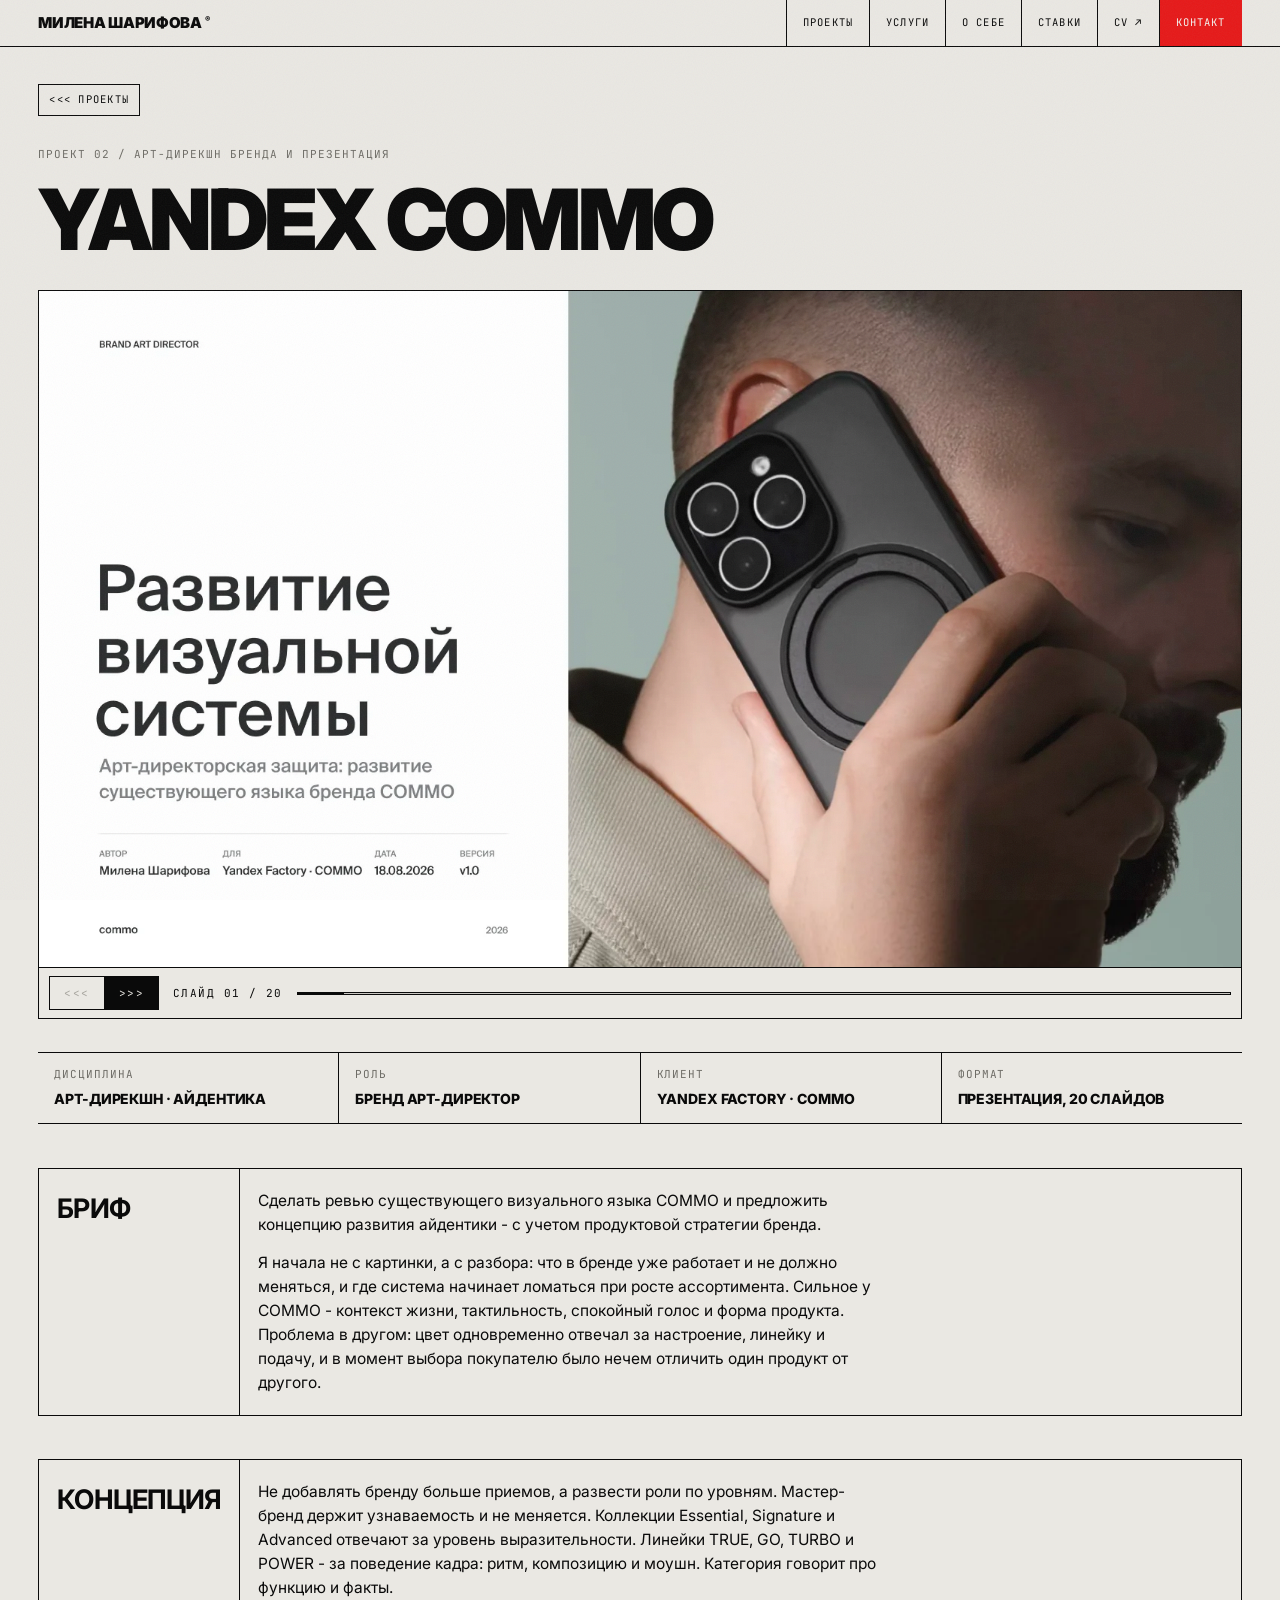
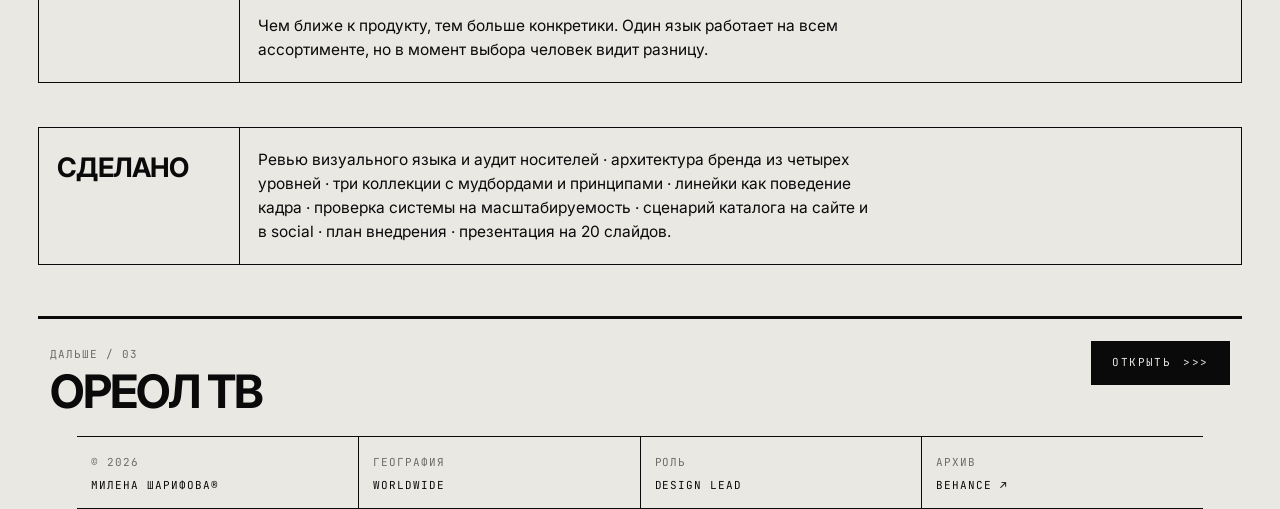
==== commo.html @ a02a0527 "Add files via upload" ====
<!doctype html>
<html lang="ru">
<head>
<meta charset="utf-8">
<meta name="viewport" content="width=device-width, initial-scale=1">
<title>Yandex COMMO - арт-дирекшн бренда и концепция развития айдентики | Милена Шарифова</title>
<meta name="description" content="Ревью визуального языка бренда COMMO (Yandex Factory) и концепция развития айдентики под новую продуктовую стратегию: четыре уровня системы, три коллекции, линейки как поведение.">
<meta name="author" content="Милена Шарифова">
<meta name="theme-color" content="#EAE8E3">
<link rel="canonical" href="https://sharifovamilena.github.io/commo.html">

<meta property="og:type" content="article">
<meta property="og:url" content="https://sharifovamilena.github.io/commo.html">
<meta property="og:title" content="Yandex COMMO - арт-дирекшн бренда и концепция развития айдентики | Милена Шарифова">
<meta property="og:description" content="Ревью визуального языка бренда COMMO (Yandex Factory) и концепция развития айдентики под новую продуктовую стратегию: четыре уровня системы, три коллекции, линейки как поведение.">
<meta property="og:locale" content="ru_RU">
<meta property="og:image" content="https://sharifovamilena.github.io/images/commo-cover.webp">
<meta property="og:image:width" content="1800">
<meta property="og:image:height" content="1012">

<meta name="twitter:card" content="summary_large_image">
<meta name="twitter:title" content="Yandex COMMO - арт-дирекшн бренда и концепция развития айдентики | Милена Шарифова">
<meta name="twitter:description" content="Ревью визуального языка бренда COMMO (Yandex Factory) и концепция развития айдентики под новую продуктовую стратегию: четыре уровня системы, три коллекции, линейки как поведение.">
<meta name="twitter:image" content="https://sharifovamilena.github.io/images/commo-cover.webp">

<link rel="icon" href="favicon.svg" type="image/svg+xml">
<link rel="preconnect" href="https://fonts.googleapis.com">
<link rel="preconnect" href="https://fonts.gstatic.com" crossorigin>
<link rel="stylesheet" href="https://fonts.googleapis.com/css2?family=Inter:wght@400;600;800;900&family=JetBrains+Mono:wght@400;500;700&display=swap">
<link rel="stylesheet" href="styles.css">

<style>
/* ---------- DECK: горизонтальная листалка слайдов презентации ---------- */
.deck { padding: 0; margin-block: clamp(4px, 1vw, 10px) clamp(20px, 2.6vw, 36px); border: 1px solid var(--ink); background: var(--ink); }
.deck-frame { position: relative; }
.deck-track {
  display: flex;
  overflow-x: auto;
  scroll-snap-type: x mandatory;
  scroll-behavior: smooth;
  overscroll-behavior-x: contain;
  -webkit-overflow-scrolling: touch;
  scrollbar-width: none;
  background: var(--paper-2);
}
.deck-track::-webkit-scrollbar { display: none; }
.deck-track:focus-visible { outline: 2px solid var(--red); outline-offset: -2px; }
.deck-slide { flex: 0 0 100%; margin: 0; scroll-snap-align: start; aspect-ratio: 16 / 9; }
.deck-slide img { display: block; width: 100%; height: 100%; object-fit: contain; background: var(--paper-2); }

.deck-bar {
  display: grid;
  grid-template-columns: auto auto minmax(0, 1fr);
  align-items: center;
  gap: 14px;
  padding: 8px 10px;
  background: var(--paper);
  border-top: 1px solid var(--ink);
}
.deck-nav { display: flex; gap: 1px; background: var(--ink); border: 1px solid var(--ink); }
.deck-btn {
  appearance: none;
  border: 0;
  cursor: pointer;
  background: var(--ink);
  color: var(--paper);
  font-family: var(--mono);
  font-size: 11px;
  letter-spacing: 0.13em;
  padding: 9px 14px;
  transition: background 90ms linear, color 90ms linear;
}
.deck-btn:hover:not(:disabled) { background: var(--red); color: var(--paper-2); }
.deck-btn:disabled { background: var(--paper); color: var(--grey-2); cursor: default; }
.deck-count { font-size: 11px; letter-spacing: 0.13em; white-space: nowrap; }
.deck-progress { height: 3px; background: #C9C7C1; border: 1px solid var(--ink); }
.deck-progress span { display: block; height: 100%; background: var(--ink); transition: width 140ms linear; }

@media (max-width: 560px) {
  .deck-bar { grid-template-columns: auto minmax(0, 1fr); row-gap: 10px; }
  .deck-progress { grid-column: 1 / -1; }
}
@media (pointer: coarse) { .deck-btn { min-height: 44px; } }
@media (prefers-reduced-motion: reduce) {
  .deck-track { scroll-behavior: auto; }
  .deck-progress span { transition: none; }
}
</style>

<script type="application/ld+json">
{
  "@context": "https://schema.org",
  "@type": "CreativeWork",
  "name": "Yandex COMMO - арт-дирекшн бренда и концепция развития айдентики",
  "url": "https://sharifovamilena.github.io/commo.html",
  "creator": {
    "@type": "Person",
    "name": "Милена Шарифова",
    "url": "https://sharifovamilena.github.io/"
  },
  "image": "https://sharifovamilena.github.io/images/commo-cover.webp",
  "description": "Ревью визуального языка бренда COMMO (Yandex Factory) и концепция развития айдентики под новую продуктовую стратегию: четыре уровня системы, три коллекции, линейки как поведение.",
  "inLanguage": "ru"
}
</script>
</head>
<body>
<div class="noise" aria-hidden="true"></div>

<a class="skip" href="#main">Перейти к содержанию</a>

<!-- ============================ TOPBAR ============================ -->
<header class="topbar">
  <div class="topbar-in">
    <a class="mark" href="index.html">Милена Шарифова<sup>®</sup></a>
    <nav class="navset" aria-label="Разделы">
      <a href="index.html#work">Проекты</a>
      <a href="index.html#disciplines">Услуги</a>
      <a href="index.html#about">О себе</a>
      <a href="index.html#services">Ставки</a>
      <a href="https://drive.google.com/file/d/1qAnJxYnNacGAQRD8UT551ex5NV8YN2BC/view?usp=sharing" target="_blank" rel="noopener">CV ↗</a>
      <a class="hot" href="index.html#contact">Контакт</a>
    </nav>
    <button class="burger" id="burger" aria-expanded="false">Меню</button>
  </div>
</header>
<div class="menu" id="menu">
  <a href="index.html#work">Проекты</a>
  <a href="index.html#disciplines">Услуги</a>
  <a href="index.html#about">О себе</a>
  <a href="index.html#services">Ставки</a>
  <a href="https://drive.google.com/file/d/1qAnJxYnNacGAQRD8UT551ex5NV8YN2BC/view?usp=sharing" target="_blank" rel="noopener">CV</a>
  <a href="index.html#contact">Контакт</a>
</div>

<main id="main">

  <article class="rail case-top">
    <a class="back" href="index.html">&lt;&lt;&lt; Проекты</a>

    <div class="case-title">
      <span class="mono dim">Проект 02 / Арт-дирекшн бренда и презентация</span>
      <h1 class="macro t-xl" style="margin-top: 12px;">Yandex COMMO<span class="vh"> - ревью стиля и концепция развития айдентики</span></h1>
    </div>

    <section class="deck" aria-roledescription="карусель" aria-label="Презентация COMMO, 20 слайдов">
      <div class="deck-frame">
        <div class="deck-track" id="deckTrack" tabindex="0" aria-label="Слайды презентации, листайте стрелками">
        <figure class="deck-slide">
          <img src="images/commo-s01.webp" width="1600" height="900" alt="Слайд 01 из 20. Титульный слайд презентации: развитие визуальной системы бренда COMMO" fetchpriority="high">
        </figure>
        <figure class="deck-slide">
          <img src="images/commo-s02.webp" width="1600" height="900" alt="Слайд 02 из 20. Содержание защиты: разбор, конфликт, решение и носители" decoding="async">
        </figure>
        <figure class="deck-slide">
          <img src="images/commo-s03.webp" width="1600" height="900" alt="Слайд 03 из 20. ДНК бренда COMMO: эстетика, человечность, точность, практичность" loading="lazy" decoding="async">
        </figure>
        <figure class="deck-slide">
          <img src="images/commo-s04.webp" width="1600" height="900" alt="Слайд 04 из 20. Ревью: четыре элемента визуального языка, которые уже работают" loading="lazy" decoding="async">
        </figure>
        <figure class="deck-slide">
          <img src="images/commo-s05.webp" width="1600" height="900" alt="Слайд 05 из 20. Аудит носителей: что остается базой, что можно менять, что считывается слабее" loading="lazy" decoding="async">
        </figure>
        <figure class="deck-slide">
          <img src="images/commo-s06.webp" width="1600" height="900" alt="Слайд 06 из 20. Продуктовая стратегия: четыре читаемых уровня портфеля" loading="lazy" decoding="async">
        </figure>
        <figure class="deck-slide">
          <img src="images/commo-s07.webp" width="1600" height="900" alt="Слайд 07 из 20. Главный конфликт: одного цвета для новой матрицы уже не хватит" loading="lazy" decoding="async">
        </figure>
        <figure class="deck-slide">
          <img src="images/commo-s08.webp" width="1600" height="900" alt="Слайд 08 из 20. Архитектура бренда: не добавлять приемов, а разделить роли по уровням" loading="lazy" decoding="async">
        </figure>
        <figure class="deck-slide">
          <img src="images/commo-s09.webp" width="1600" height="900" alt="Слайд 09 из 20. Концепция развития: один язык для разных продуктов" loading="lazy" decoding="async">
        </figure>
        <figure class="deck-slide">
          <img src="images/commo-s10.webp" width="1600" height="900" alt="Слайд 10 из 20. Принцип системы: чем ближе к продукту, тем больше конкретики" loading="lazy" decoding="async">
        </figure>
        <figure class="deck-slide">
          <img src="images/commo-s11.webp" width="1600" height="900" alt="Слайд 11 из 20. Исследование: референсы как принципы для трех коллекций" loading="lazy" decoding="async">
        </figure>
        <figure class="deck-slide">
          <img src="images/commo-s12.webp" width="1600" height="900" alt="Слайд 12 из 20. Мудборд коллекции Essential - ясность" loading="lazy" decoding="async">
        </figure>
        <figure class="deck-slide">
          <img src="images/commo-s13.webp" width="1600" height="900" alt="Слайд 13 из 20. Мудборд коллекции Signature - характер" loading="lazy" decoding="async">
        </figure>
        <figure class="deck-slide">
          <img src="images/commo-s14.webp" width="1600" height="900" alt="Слайд 14 из 20. Мудборд коллекции Advanced - глубина" loading="lazy" decoding="async">
        </figure>
        <figure class="deck-slide">
          <img src="images/commo-s15.webp" width="1600" height="900" alt="Слайд 15 из 20. Линейки TRUE, GO, TURBO и POWER как разное поведение кадра" loading="lazy" decoding="async">
        </figure>
        <figure class="deck-slide">
          <img src="images/commo-s16.webp" width="1600" height="900" alt="Слайд 16 из 20. Будущий сценарий каталога на сайте: двойной вход по товару и по сценарию" loading="lazy" decoding="async">
        </figure>
        <figure class="deck-slide">
          <img src="images/commo-s17.webp" width="1600" height="900" alt="Слайд 17 из 20. Проверка масштабируемости: линия GO в трех уровнях выразительности" loading="lazy" decoding="async">
        </figure>
        <figure class="deck-slide">
          <img src="images/commo-s18.webp" width="1600" height="900" alt="Слайд 18 из 20. Social: собственная контентная среда бренда" loading="lazy" decoding="async">
        </figure>
        <figure class="deck-slide">
          <img src="images/commo-s19.webp" width="1600" height="900" alt="Слайд 19 из 20. План внедрения: сначала проверить в работе, потом превращать в правила" loading="lazy" decoding="async">
        </figure>
        <figure class="deck-slide">
          <img src="images/commo-s20.webp" width="1600" height="900" alt="Слайд 20 из 20. Финальный слайд презентации с контактами автора" loading="lazy" decoding="async">
        </figure>
        </div>
        <span class="plate-corner">FIG. 06</span>
      </div>
      <div class="deck-bar">
        <div class="deck-nav">
          <button type="button" class="deck-btn" id="deckPrev" aria-label="Предыдущий слайд" disabled>&lt;&lt;&lt;</button>
          <button type="button" class="deck-btn" id="deckNext" aria-label="Следующий слайд">&gt;&gt;&gt;</button>
        </div>
        <span class="mono deck-count" id="deckCount" aria-live="polite">Слайд 01 / 20</span>
        <div class="deck-progress" aria-hidden="true"><span id="deckFill" style="width: 5%;"></span></div>
      </div>
    </section>

    <div class="spec" style="margin-top: 0;">
      <div><span class="mono dim">Дисциплина</span><strong>Арт-дирекшн · Айдентика</strong></div>
      <div><span class="mono dim">Роль</span><strong>Бренд арт-директор</strong></div>
      <div><span class="mono dim">Клиент</span><strong>Yandex Factory · COMMO</strong></div>
      <div><span class="mono dim">Формат</span><strong>Презентация, 20 слайдов</strong></div>
    </div>

    <div class="case-split">
      <div><h2>Бриф</h2></div>
      <div>
        <p class="copy">
          Сделать ревью существующего визуального языка COMMO и предложить концепцию
          развития айдентики - с учетом продуктовой стратегии бренда.
        </p>
        <p class="copy">
          Я начала не с картинки, а с разбора: что в бренде уже работает и не должно
          меняться, и где система начинает ломаться при росте ассортимента. Сильное
          у COMMO - контекст жизни, тактильность, спокойный голос и форма продукта.
          Проблема в другом: цвет одновременно отвечал за настроение, линейку и подачу,
          и в момент выбора покупателю было нечем отличить один продукт от другого.
        </p>
      </div>
    </div>

    <div class="case-split">
      <div><h2>Концепция</h2></div>
      <div>
        <p class="copy">
          Не добавлять бренду больше приемов, а развести роли по уровням. Мастер-бренд
          держит узнаваемость и не меняется. Коллекции Essential, Signature и Advanced
          отвечают за уровень выразительности. Линейки TRUE, GO, TURBO и POWER - за
          поведение кадра: ритм, композицию и моушн. Категория говорит про функцию и факты.
        </p>
        <p class="copy">
          Чем ближе к продукту, тем больше конкретики. Один язык работает на всем
          ассортименте, но в момент выбора человек видит разницу.
        </p>
      </div>
    </div>

    <div class="case-split">
      <div><h2>Сделано</h2></div>
      <div><p class="copy">
          Ревью визуального языка и аудит носителей · архитектура бренда из четырех уровней ·
          три коллекции с мудбордами и принципами · линейки как поведение кадра ·
          проверка системы на масштабируемость · сценарий каталога на сайте и в social ·
          план внедрения · презентация на 20 слайдов.
        </p></div>
    </div>

    <div class="nextbar">
      <div>
        <span class="mono dim">Дальше / 03</span>
        <h3>Ореол ТВ</h3>
      </div>
      <a class="cta" href="oreol.html">Открыть <span>&gt;&gt;&gt;</span></a>
    </div>
  <div class="rail">
    <div class="foot-grid">
      <div><span class="mono dim">© 2026</span><br><span class="mono">Милена Шарифова®</span></div>
      <div><span class="mono dim">География</span><br><span class="mono">Worldwide</span></div>
      <div><span class="mono dim">Роль</span><br><span class="mono">Design Lead</span></div>
      <div><span class="mono dim">Архив</span><br><a class="mono" href="https://www.behance.net/MilenaSharee9d" target="_blank" rel="noopener">Behance ↗</a></div>
    </div>
  </div>
</footer>
<script>
(function () {
  var track = document.getElementById("deckTrack");
  if (!track) return;
  var prev = document.getElementById("deckPrev");
  var next = document.getElementById("deckNext");
  var count = document.getElementById("deckCount");
  var fill = document.getElementById("deckFill");
  var total = track.children.length;

  function index() {
    var w = track.clientWidth || 1;
    return Math.min(total - 1, Math.max(0, Math.round(track.scrollLeft / w)));
  }
  function sync() {
    var i = index();
    count.textContent = "Слайд " + String(i + 1).padStart(2, "0") + " / " + total;
    fill.style.width = ((i + 1) / total * 100) + "%";
    prev.disabled = i === 0;
    next.disabled = i === total - 1;
  }
  function go(step) {
    var w = track.clientWidth;
    track.scrollTo({ left: (index() + step) * w, behavior: "smooth" });
  }

  prev.addEventListener("click", function () { go(-1); });
  next.addEventListener("click", function () { go(1); });
  track.addEventListener("keydown", function (ev) {
    if (ev.key === "ArrowRight") { ev.preventDefault(); go(1); }
    if (ev.key === "ArrowLeft") { ev.preventDefault(); go(-1); }
  });

  var t;
  track.addEventListener("scroll", function () {
    clearTimeout(t);
    t = setTimeout(sync, 70);
  }, { passive: true });
  window.addEventListener("resize", sync);
  sync();
})();
</script>
<script src="script.js" defer></script>
</body>
</html>
---- styles.css ----
/* ==========================================================================
   WEINER - INDUSTRIAL BRUTALIST BUILD
   Archetype: SWISS INDUSTRIAL PRINT (light substrate)
   Substrate: unbleached documentation paper. Ink: carbon. Accent: hazard red.
   No radii. No gradients. No soft shadows. Grid lines are structural.
   ========================================================================== */

:root {
  --paper:   #EAE8E3;
  --paper-2: #F4F4F0;
  --ink:     #0A0A0A;
  --ink-2:   #161614;
  --grey:    #6E6C66;
  --grey-2:  #A6A49D;
  --red:     #E61919;

  /* Archivo has no Cyrillic - Inter carries the same neutral grotesque voice */
  --sans: "Inter", "Helvetica Neue", sans-serif;
  --black: "Inter", "Helvetica Neue", sans-serif;
  --mono: "JetBrains Mono", ui-monospace, "Courier New", monospace;

  --gut: clamp(14px, 3vw, 40px);
  --rail: 1720px;
  --bar: 46px;              /* height of the fixed top bar */

  --t-hero: clamp(3.2rem, 12.4vw, 12.5rem);
  --t-xl:   clamp(2.4rem, 6.6vw, 6rem);
  --t-lg:   clamp(1.7rem, 3.6vw, 3.2rem);
  --t-md:   clamp(1.25rem, 2.1vw, 1.9rem);
}

* { box-sizing: border-box; border-radius: 0 !important; }

html {
  scroll-behavior: smooth;
  /* anchor jumps must clear the fixed bar, or the heading lands under it */
  scroll-padding-top: calc(var(--bar) + 12px);
  /* stop iOS inflating type when the phone is turned sideways */
  -webkit-text-size-adjust: 100%;
  text-size-adjust: 100%;
}

body {
  margin: 0;
  background: var(--paper);
  color: var(--ink);
  font-family: var(--sans);
  font-weight: 400;
  font-size: 16px;
  line-height: 1.45;
  -webkit-font-smoothing: antialiased;
  overflow-x: hidden;
}

/* mechanical noise - fixed, never on scrolling content */
.noise {
  position: fixed;
  inset: 0;
  z-index: 90;
  pointer-events: none;
  opacity: 0.055;
  background-image: url("data:image/svg+xml;utf8,<svg xmlns='http://www.w3.org/2000/svg' width='160' height='160'><filter id='n'><feTurbulence type='fractalNoise' baseFrequency='0.9' numOctaves='4'/></filter><rect width='160' height='160' filter='url(%23n)'/></svg>");
}

a { color: inherit; text-decoration: none; }

:focus-visible { outline: 3px solid var(--red); outline-offset: 2px; }

::selection { background: var(--red); color: var(--paper-2); }

/* ==========================================================================
   TYPE
   ========================================================================== */

.mono {
  font-family: var(--mono);
  font-weight: 400;
  font-size: 11px;
  letter-spacing: 0.09em;
  text-transform: uppercase;
  line-height: 1.3;
}

.mono-sm { font-size: 10px; letter-spacing: 0.11em; }
.dim { color: var(--grey); }
.red { color: var(--red); }

.macro {
  font-family: var(--black);
  font-weight: 900;
  text-transform: uppercase;
  letter-spacing: -0.042em;
  line-height: 1.02;
  margin: 0;
}

.t-hero { font-size: var(--t-hero); }
.t-xl   { font-size: var(--t-xl); }
.t-lg   { font-size: var(--t-lg); }
.t-md   { font-size: var(--t-md); letter-spacing: -0.03em; }

p { margin: 0; }
.copy { max-width: 62ch; font-size: 15.5px; line-height: 1.55; }
.copy + .copy { margin-top: 14px; }

/* ==========================================================================
   STRUCTURE
   ========================================================================== */

.rail { max-width: var(--rail); margin: 0 auto; padding-inline: var(--gut); }

.rule { height: 1px; background: var(--ink); border: 0; margin: 0; }
.rule-thick { height: 3px; background: var(--ink); border: 0; margin: 0; }
.rule-red { height: 3px; background: var(--red); border: 0; margin: 0; }

.stripes {
  height: 14px;
  background: repeating-linear-gradient(
    45deg,
    var(--ink) 0 10px,
    var(--paper) 10px 20px
  );
}

.stripes.red {
  background: repeating-linear-gradient(
    45deg,
    var(--red) 0 10px,
    var(--paper) 10px 20px
  );
}

section { padding-block: clamp(56px, 8vw, 128px); }

.sec-head {
  display: grid;
  grid-template-columns: 1fr auto;
  gap: 14px 24px;
  align-items: end;
  padding-bottom: 12px;
  border-bottom: 3px solid var(--ink);
  margin-bottom: clamp(28px, 4vw, 56px);
}

/* razor grid - 1px dividers from gap + parent bg */
.hairgrid { display: grid; gap: 1px; background: var(--ink); border: 1px solid var(--ink); }
.hairgrid > * { background: var(--paper); }

/* ==========================================================================
   HEADER
   ========================================================================== */

.topbar {
  position: fixed;
  top: 0; left: 0; right: 0;
  z-index: 80;
  background: var(--paper);
  border-bottom: 1px solid var(--ink);
}

.topbar-in {
  max-width: var(--rail);
  margin: 0 auto;
  padding: 0 var(--gut);
  height: var(--bar);
  display: flex;
  align-items: center;
  justify-content: space-between;
  gap: 18px;
}

.mark {
  font-family: var(--black);
  font-weight: 900;
  font-size: 15px;
  letter-spacing: -0.02em;
  text-transform: uppercase;
  white-space: nowrap;
}

.mark sup { font-size: 8px; vertical-align: super; margin-left: 3px; }

.navset { display: flex; align-items: stretch; gap: 0; height: 46px; }

.navset a {
  display: flex;
  align-items: center;
  padding: 0 16px;
  border-left: 1px solid var(--ink);
  font-family: var(--mono);
  font-size: 10.5px;
  letter-spacing: 0.11em;
  text-transform: uppercase;
  transition: background 90ms linear, color 90ms linear;
}

.navset a:hover { background: var(--ink); color: var(--paper); }
.navset a.hot { background: var(--red); color: var(--paper-2); border-left-color: var(--ink); }
.navset a.hot:hover { background: var(--ink); }

.burger {
  display: none;
  height: 46px;
  padding: 0 14px;
  border: 0;
  border-left: 1px solid var(--ink);
  background: var(--ink);
  color: var(--paper);
  font-family: var(--mono);
  font-size: 10.5px;
  letter-spacing: 0.11em;
  text-transform: uppercase;
  cursor: pointer;
}

.menu {
  position: fixed;
  inset: var(--bar) 0 0;
  z-index: 79;
  background: var(--paper);
  display: none;
  flex-direction: column;
  border-top: 1px solid var(--ink);
  /* a swipe on the menu must not drag the page behind it */
  overscroll-behavior: contain;
}

body.open .menu { display: flex; }

/* freeze the page while the menu covers it */
body.open { overflow: hidden; }
html:has(body.open) { overflow: hidden; }

.menu a {
  font-weight: 900;
  flex: 1;
  display: flex;
  align-items: center;
  padding: 0 var(--gut);
  border-bottom: 1px solid var(--ink);
  font-family: var(--black);
  font-size: clamp(1.6rem, 8vw, 3rem);
  text-transform: uppercase;
  letter-spacing: -0.04em;
}

.menu a:active { background: var(--red); color: var(--paper-2); }

/* ==========================================================================
   PLATES (image slots - replace with real work)
   ========================================================================== */

.plate {
  position: relative;
  background: #C9C7C1;
  border: 1px solid var(--ink);
  overflow: hidden;
}

/* halftone dot matrix */
.plate::before {
  content: "";
  position: absolute;
  inset: 0;
  background-image: radial-gradient(var(--ink) 1.1px, transparent 1.2px);
  background-size: 7px 7px;
  opacity: 0.34;
  mix-blend-mode: multiply;
}

.plate.dense::before { background-size: 4px 4px; opacity: 0.5; }
.plate.sparse::before { background-size: 11px 11px; opacity: 0.24; }
.plate.dark { background: #4A4844; }
.plate.dark::before { opacity: 0.42; }
.plate.dark .plate-id { background: var(--ink); color: var(--paper-2); border-color: var(--paper-2); }

/* print placeholder cross */
.plate::after {
  content: "";
  position: absolute;
  inset: 0;
  background:
    linear-gradient(to bottom right, transparent calc(50% - 0.5px), rgba(10,10,10,0.28) 50%, transparent calc(50% + 0.5px)),
    linear-gradient(to bottom left,  transparent calc(50% - 0.5px), rgba(10,10,10,0.28) 50%, transparent calc(50% + 0.5px));
}

.plate-id {
  position: absolute;
  left: 0; bottom: 0;
  z-index: 2;
  margin: 8px;
  padding: 4px 8px;
  background: var(--paper);
  border: 1px solid var(--ink);
  font-family: var(--mono);
  font-size: 9.5px;
  letter-spacing: 0.11em;
  text-transform: uppercase;
}

.plate-corner {
  position: absolute;
  top: 0; right: 0;
  z-index: 2;
  padding: 4px 8px;
  background: var(--red);
  color: var(--paper-2);
  font-family: var(--mono);
  font-size: 9.5px;
  letter-spacing: 0.11em;
}

/* FIG. tags hidden by request. The markup stays in place - delete this rule
   to bring the red plate numbers back. */
.plate-corner { display: none; }

/* --------------------------------------------------------------------------
   DROPPING IN A REAL IMAGE

   Put an <img> inside any .plate and the placeholder switches itself off - halftone, crop cross and the grey caption all disappear:

     <div class="plate">
       <img src="images/risky-01.jpg" alt="RISKY campaign key visual">
       <span class="plate-corner">FIG. 01</span>
     </div>

   Keep the red FIG. tag if you like it; it stays on top of the photo.
   On older browsers without :has(), add class "shot" to the plate as well.
   -------------------------------------------------------------------------- */

.plate img {
  position: absolute;
  inset: 0;
  z-index: 1;
  width: 100%;
  height: 100%;
  object-fit: cover;
  display: block;
}

.plate.shot { background: var(--ink); }


/* portrait frames dropped into landscape slots: hold the top of the shot */
.plate img.pos-top { object-position: center top; }
.plate.shot::before,
.plate.shot::after,
.plate.shot .plate-id { display: none; }

@supports selector(:has(img)) {
  .plate:has(img) { background: var(--ink); }
  .plate:has(img)::before,
  .plate:has(img)::after,
  .plate:has(img) .plate-id { display: none; }
}

/* ==========================================================================
   HERO
   ========================================================================== */

.hero { padding-top: 46px; }

.hero-title {
  padding-top: clamp(24px, 4vw, 56px);
  padding-bottom: clamp(10px, 1.4vw, 20px);
}

.hero-title h1 { font-size: var(--t-hero); }

.hero-title .line2 { display: flex; align-items: baseline; gap: 0.14em; flex-wrap: wrap; }
.hero-title .reg { font-family: var(--sans); font-weight: 900; font-size: 0.2em; letter-spacing: 0.02em; }

.spec {
  display: grid;
  grid-template-columns: repeat(4, 1fr);
  gap: 1px;
  background: var(--ink);
  border-block: 1px solid var(--ink);
}

.spec > div { background: var(--paper); padding: 14px 16px; display: flex; flex-direction: column; gap: 7px; }
.spec strong { font-family: var(--sans); font-weight: 800; font-size: 14px; letter-spacing: -0.01em; text-transform: uppercase; }

.hero-body {
  display: grid;
  grid-template-columns: minmax(0, 1fr) minmax(0, 1.15fr);
  gap: 1px;
  background: var(--ink);
  border-bottom: 1px solid var(--ink);
}

.hero-body > * { background: var(--paper); }

.hero-statement { padding: clamp(22px, 3vw, 44px) clamp(18px, 2.4vw, 34px); display: flex; flex-direction: column; gap: 22px; justify-content: space-between; }

.hero-plate { aspect-ratio: 16 / 9; border: 0; }

.cta {
  display: inline-flex;
  align-items: center;
  gap: 12px;
  align-self: flex-start;
  background: var(--ink);
  color: var(--paper);
  padding: 13px 20px;
  font-family: var(--mono);
  font-size: 11px;
  letter-spacing: 0.13em;
  text-transform: uppercase;
  border: 1px solid var(--ink);
  transition: background 90ms linear, color 90ms linear;
}

.cta:hover { background: var(--red); border-color: var(--red); color: var(--paper-2); }

.cta.inv { background: var(--paper); color: var(--ink); }
.cta.inv:hover { background: var(--ink); color: var(--paper); }

/* ==========================================================================
   WORK INDEX
   ========================================================================== */

.idx { border-top: 1px solid var(--ink); }

.idx-row {
  display: grid;
  grid-template-columns: 68px minmax(0, 1fr) 190px 150px 44px;
  align-items: center;
  gap: 18px;
  padding: 18px 10px;
  border-bottom: 1px solid var(--ink);
  transition: background 90ms linear, color 90ms linear;
}

.idx-row h3 { margin: 0; font-family: var(--black); font-size: clamp(1.15rem, 2.6vw, 2.1rem); text-transform: uppercase; letter-spacing: -0.035em; line-height: 1.12; }
.idx-row .num { font-family: var(--mono); font-size: 12px; letter-spacing: 0.08em; color: var(--grey); }
.idx-row .go { text-align: right; font-family: var(--mono); font-size: 15px; }

.idx-row:hover { background: var(--ink); color: var(--paper); }
.idx-row:hover .num, .idx-row:hover .dim { color: var(--grey-2); }
.idx-row:hover .go { color: var(--red); }

/* feature plates */
.features {
  display: grid;
  grid-template-columns: repeat(12, 1fr);
  gap: 1px;
  background: var(--ink);
  border: 1px solid var(--ink);
  margin-bottom: clamp(28px, 4vw, 54px);
}

.feature { background: var(--paper); display: flex; flex-direction: column; }
.feature.w7 { grid-column: span 7; }
.feature.w5 { grid-column: span 5; }
.feature.w12 { grid-column: span 12; }

.feature .plate { border: 0; border-bottom: 1px solid var(--ink); }
/* paired row: plates stretch to a shared height so the captions align */
.feature.w7 .plate,
.feature.w5 .plate { flex: 1 1 auto; min-height: clamp(260px, 32vw, 480px); }
.feature.w12 .plate { aspect-ratio: 21 / 8; }

.feature-foot {
  padding: 14px 16px;
  display: grid;
  grid-template-columns: 1fr auto;
  gap: 10px 16px;
  align-items: center;
  transition: background 90ms linear, color 90ms linear;
}

.feature:hover .feature-foot { background: var(--red); color: var(--paper-2); }
.feature:hover .feature-foot .dim { color: var(--paper-2); }

.feature-foot h3 { margin: 4px 0 0; font-family: var(--black); font-size: var(--t-md); text-transform: uppercase; letter-spacing: -0.035em; line-height: 1.12; }

/* ==========================================================================
   DISCIPLINES
   ========================================================================== */

.disc-band { background: var(--ink); color: var(--paper); }
.disc-band .sec-head { border-bottom-color: var(--paper); }
.disc-band .dim { color: var(--grey-2); }

.disc-grid { display: grid; grid-template-columns: repeat(3, 1fr); gap: 1px; background: var(--paper); border: 1px solid var(--paper); }

.disc {
  background: var(--ink);
  padding: 22px 18px 26px;
  display: flex;
  flex-direction: column;
  gap: 12px;
  min-height: 200px;
  transition: background 90ms linear, color 90ms linear;
}

.disc:hover { background: var(--red); }
.disc:hover .dim { color: var(--paper-2); }

.disc h3 { margin: 0; font-family: var(--black); font-size: clamp(1.1rem, 1.9vw, 1.6rem); text-transform: uppercase; letter-spacing: -0.035em; line-height: 1.12; }
.disc p { font-size: 13.5px; line-height: 1.45; color: var(--grey-2); margin-top: auto; }

/* ==========================================================================
   ABOUT
   ========================================================================== */

.about {
  display: grid;
  grid-template-columns: minmax(0, 0.9fr) minmax(0, 1.1fr);
  gap: 1px;
  background: var(--ink);
  border: 1px solid var(--ink);
}

.about > * { background: var(--paper); }
.about-plate { aspect-ratio: 3 / 4; border: 0; }
.about-text { padding: clamp(20px, 2.6vw, 40px); display: flex; flex-direction: column; gap: 22px; }

.figs { display: grid; grid-template-columns: repeat(3, 1fr); gap: 1px; background: var(--ink); border: 1px solid var(--ink); margin-top: auto; }
.figs > div { background: var(--paper); padding: 14px 14px 16px; }
.figs b { display: block; font-family: var(--black); font-size: clamp(1.9rem, 3.6vw, 3.1rem); letter-spacing: -0.05em; line-height: 0.9; font-variant-numeric: tabular-nums; }
.figs span { display: block; margin-top: 8px; }

/* ==========================================================================
   SERVICES
   ========================================================================== */

.svc-table { border-top: 1px solid var(--ink); }

.svc-row {
  display: grid;
  grid-template-columns: 68px minmax(0, 1.1fr) minmax(0, 1.4fr) 160px;
  gap: 18px;
  align-items: start;
  padding: 20px 10px;
  border-bottom: 1px solid var(--ink);
  transition: background 90ms linear;
}

.svc-row:hover { background: var(--paper-2); }
.svc-row h3 { margin: 0; font-family: var(--black); font-size: var(--t-md); text-transform: uppercase; letter-spacing: -0.035em; line-height: 1.12; }
.svc-row .price { text-align: right; font-family: var(--black); font-size: clamp(1.1rem, 1.9vw, 1.6rem); letter-spacing: -0.03em; font-variant-numeric: tabular-nums; }
.svc-row .price small { display: block; font-family: var(--mono); font-weight: 400; font-size: 9.5px; letter-spacing: 0.11em; color: var(--grey); margin-bottom: 5px; }

/* ==========================================================================
   CONTACT + FOOTER
   ========================================================================== */

.contact-block { border: 3px solid var(--ink); }

.contact-top { padding: clamp(24px, 4vw, 56px) clamp(18px, 2.6vw, 40px); border-bottom: 1px solid var(--ink); }
.contact-top h2 { font-size: var(--t-xl); }
.contact-top h2 em { font-style: normal; color: var(--red); }

.contact-grid { display: grid; grid-template-columns: repeat(2, 1fr); gap: 1px; background: var(--ink); }
.contact-grid > * { background: var(--paper); padding: 20px clamp(18px, 2.6vw, 40px); display: flex; flex-direction: column; gap: 12px; }

.chan { display: flex; flex-wrap: wrap; gap: 1px; background: var(--ink); border: 1px solid var(--ink); }
.chan a {
  flex: 1 1 auto;
  background: var(--paper);
  padding: 11px 14px;
  font-family: var(--mono);
  font-size: 10.5px;
  letter-spacing: 0.12em;
  text-transform: uppercase;
  text-align: center;
  transition: background 90ms linear, color 90ms linear;
}
.chan a:hover { background: var(--ink); color: var(--paper); }

.mailto { font-family: var(--black); font-size: clamp(1.05rem, 2.4vw, 2rem); letter-spacing: -0.035em; text-transform: uppercase; word-break: break-word; }
.mailto:hover { color: var(--red); }

footer { border-top: 1px solid var(--ink); }

.foot-grid {
  display: grid;
  grid-template-columns: repeat(4, 1fr);
  gap: 1px;
  background: var(--ink);
  border-block: 1px solid var(--ink);
}

.foot-grid > div { background: var(--paper); padding: 12px 14px; }

/* ==========================================================================
   CASE PAGES
   ========================================================================== */

.case-top { padding-top: calc(var(--bar) + clamp(20px, 3vw, 44px)); }

.case-title { padding-block: clamp(14px, 2vw, 28px) clamp(10px, 1.4vw, 18px); }
.case-title h1 { font-size: var(--t-xl); }

.case-plate-lead { aspect-ratio: 21 / 9; }

.case-split {
  display: grid;
  grid-template-columns: 200px minmax(0, 1fr);
  gap: 1px;
  background: var(--ink);
  border: 1px solid var(--ink);
  margin-block: clamp(24px, 3.4vw, 48px);
}

.case-split > * { background: var(--paper); padding: 20px 18px; }
.case-split h2 { margin: 0; font-family: var(--black); font-size: var(--t-md); text-transform: uppercase; letter-spacing: -0.035em; }

.pair { display: grid; grid-template-columns: repeat(2, 1fr); gap: 1px; background: var(--ink); border: 1px solid var(--ink); margin-block: clamp(20px, 2.6vw, 36px); }
.pair .plate { border: 0; aspect-ratio: 4 / 5; }

.draft {
  margin-top: 18px;
  padding: 12px 14px;
  border: 1px dashed var(--ink);
  background: var(--paper-2);
  display: grid;
  grid-template-columns: auto 1fr;
  gap: 12px;
  align-items: start;
  font-size: 13.5px;
  max-width: 62ch;
}

.draft .flag { background: var(--red); color: var(--paper-2); padding: 3px 7px; font-family: var(--mono); font-size: 9.5px; letter-spacing: 0.11em; }

.nextbar {
  display: grid;
  grid-template-columns: 1fr auto;
  gap: 16px;
  align-items: center;
  padding: 22px 12px;
  border-top: 3px solid var(--ink);
  margin-top: clamp(28px, 4vw, 56px);
}

.nextbar h3 { margin: 4px 0 0; font-family: var(--black); font-size: var(--t-lg); text-transform: uppercase; letter-spacing: -0.04em; line-height: 1; }

.back {
  display: inline-flex;
  gap: 10px;
  font-family: var(--mono);
  font-size: 10.5px;
  letter-spacing: 0.12em;
  text-transform: uppercase;
  padding: 7px 10px;
  border: 1px solid var(--ink);
  transition: background 90ms linear, color 90ms linear;
}

.back:hover { background: var(--ink); color: var(--paper); }

/* ==========================================================================
   REVEAL - mechanical wipe, no easing softness
   ========================================================================== */

.rv { opacity: 0; transform: translateY(18px); transition: opacity 260ms linear, transform 260ms cubic-bezier(0.2, 0, 0, 1); }
.rv.in { opacity: 1; transform: none; }
.rv[data-d="1"] { transition-delay: 60ms; }
.rv[data-d="2"] { transition-delay: 120ms; }

[hidden] { display: none !important; }

/* ==========================================================================
   RESPONSIVE
   ========================================================================== */

@media (max-width: 1100px) {
  .spec { grid-template-columns: repeat(2, 1fr); }
  .disc-grid { grid-template-columns: repeat(2, 1fr); }
  .idx-row { grid-template-columns: 48px minmax(0,1fr) 150px 34px; }
  .idx-row .yr { display: none; }
  .feature.w7, .feature.w5 { grid-column: span 12; }
}

@media (max-width: 860px) {
  .navset { display: none; }
  .burger { display: block; }
  .hero-body { grid-template-columns: 1fr; }
  /* the hero photograph is a wide dome - a 4:3 crop eats it */
  .hero-plate { aspect-ratio: 16 / 9; }
  .about { grid-template-columns: 1fr; }
  .about-plate { aspect-ratio: 4 / 3; }
  .case-split { grid-template-columns: 1fr; }
  .contact-grid { grid-template-columns: 1fr; }
  .foot-grid { grid-template-columns: repeat(2, 1fr); }
  .svc-row { grid-template-columns: 44px minmax(0,1fr) 120px; }
  .svc-row .desc { grid-column: 2 / -1; }
  /* the price was landing in the 44px number column and getting squeezed */
  .svc-row .price {
    grid-column: 2 / -1;
    text-align: left;
    margin-top: 10px;
    white-space: nowrap;
  }
  .svc-row .price small {
    display: inline;
    margin: 0 10px 0 0;
  }
}

@media (max-width: 560px) {
  .spec { grid-template-columns: 1fr; }
  .disc-grid { grid-template-columns: 1fr; }
  .idx-row { grid-template-columns: 40px minmax(0,1fr) 28px; gap: 12px; }
  .idx-row .disc-col { display: none; }
  .figs { grid-template-columns: 1fr; }
  .pair { grid-template-columns: 1fr; }
  .nextbar { grid-template-columns: 1fr; }
}

/* --------------------------------------------------------------------------
   TOUCH
   A finger is about 9mm wide. Anything under 44px is a coin toss, so every
   tappable thing gets that much height here. Pointer devices keep the tight
   print spacing - this block never applies to them.
   -------------------------------------------------------------------------- */

@media (pointer: coarse) {
  .mark {
    display: flex;
    align-items: center;
    height: var(--bar);
  }

  .chan a {
    display: flex;
    align-items: center;
    justify-content: center;
    min-height: 44px;
  }

  .mailto {
    display: inline-block;
    padding-block: 10px;
  }

  .foot-grid a,
  .meta a,
  .back {
    display: inline-flex;
    align-items: center;
    min-height: 44px;
  }

  .cta,
  .skip {
    min-height: 48px;
    padding-inline: 22px;
  }

  /* grey-on-paper is fine on a calibrated screen, thin outdoors on a phone */
  .dim { color: #5C5A55; }
}

@media (prefers-reduced-motion: reduce) {
  html { scroll-behavior: auto; }
  * { transition-duration: 1ms !important; }
  .rv { opacity: 1; transform: none; }
}

/* ==========================================================================
   SKIP LINK
   ========================================================================== */

.skip {
  position: absolute;
  left: -9999px;
  top: 0;
  z-index: 100;
  background: var(--ink);
  color: var(--paper);
  padding: 12px 18px;
  font-family: var(--mono);
  font-size: 11px;
  letter-spacing: 0.13em;
  text-transform: uppercase;
}

.skip:focus { left: 0; }

.navset a[aria-current="page"] { background: var(--ink); color: var(--paper); }

/* ==========================================================================
   PRINT - recruiters print portfolios. Give them a clean sheet.
   ========================================================================== */

@media print {
  @page { margin: 14mm; }

  .noise,
  .topbar,
  .menu,
  .burger,
  .stripes,
  .skip { display: none !important; }

  body { background: #FFFFFF; color: #000000; font-size: 10.5pt; }

  .hero { padding-top: 0; }

  [data-v] { display: block !important; }

  section { padding-block: 18pt; break-inside: avoid; }

  .plate { min-height: 0 !important; aspect-ratio: 16 / 9 !important; }

  .disc-band { background: #FFFFFF; color: #000000; border: 1px solid #000000; }
  .disc-band .dim, .disc p { color: #333333; }
  .disc-grid { background: #000000; border-color: #000000; }
  .disc { background: #FFFFFF; min-height: 0; }

  .features, .idx, .svc-table, .contact-block { break-inside: avoid; }

  a { text-decoration: none; color: #000000; }
}


/* ==========================================================================
   VIDEO LOOPS - same behaviour as a photograph inside a plate
   ========================================================================== */

.plate video {
  position: absolute;
  inset: 0;
  z-index: 1;
  width: 100%;
  height: 100%;
  object-fit: cover;
  display: block;
}

.plate:has(video) { background: var(--ink); }
.plate:has(video)::before,
.plate:has(video)::after,
.plate:has(video) .plate-id { display: none; }

/* When motion is not wanted, script.js stops the loop and exposes the native
   controls; the poster frame stays on screen and the visitor can start it. */
@media (prefers-reduced-motion: reduce) {
  .plate video::-webkit-media-controls-panel { opacity: 1; }
}

/* visually hidden - read by screen readers and search engines, not shown */
.vh {
  position: absolute !important;
  width: 1px; height: 1px;
  margin: -1px; padding: 0; border: 0;
  overflow: hidden;
  clip: rect(0 0 0 0);
  clip-path: inset(50%);
  white-space: nowrap;
}

.t-hero { line-height: 0.88; }

.about-head {
  text-wrap: balance;
  text-wrap: pretty;   /* fallback for engines without balance */
}

/* ==========================================================================
   CASE: ОРЕОЛ ТВ - шоурил из GIF-записей прототипа
   ========================================================================== */

/* GIF записан в 16:9 - кадр 21:9 срезал бы меню и плеер */
.case-plate-lead.reel-lead { aspect-ratio: 16 / 9; }

.reel-figs { margin-block: clamp(24px, 3.4vw, 48px) 0; }

.reel-head { margin-top: clamp(48px, 7vw, 104px); }

.reel {
  display: grid;
  grid-template-columns: repeat(2, minmax(0, 1fr));
  gap: 1px;
  background: var(--ink);
  border: 1px solid var(--ink);
}

.reel-item { margin: 0; background: var(--paper); display: flex; flex-direction: column; }
.reel-item .plate { border: 0; border-bottom: 1px solid var(--ink); aspect-ratio: 16 / 9; }
.reel-item figcaption { padding: 14px 16px 18px; display: flex; flex-direction: column; gap: 8px; }
.reel-item figcaption p { font-size: 14.5px; line-height: 1.5; max-width: 56ch; }

/* телефон стоит в том же кадре 16:9, по центру на черном */
.reel-phone .plate { background: var(--ink); }
.reel-phone .plate img { object-fit: contain; padding-block: 12px; }

/* в таблице исследования цитаты длинные - кегль чуть меньше, чем у ставок */
.pains .svc-row h3 { font-size: clamp(1.05rem, 1.7vw, 1.45rem); }
.pains .svc-row .desc .mono { display: block; margin-top: 8px; }

@media (max-width: 860px) {
  .reel { grid-template-columns: 1fr; }
  .reel-phone .plate { aspect-ratio: 4 / 5; }
}

/* карточка Ореола на главной: GIF 16:9 в широкой рамке, держим верх кадра с меню */
.feature.w12.feature-reel .plate { aspect-ratio: 2 / 1; }
.feature-reel .plate img { object-position: center top; }

/* GIF-шоурил: на телефоне грузятся легкие версии */
picture { display: contents; }
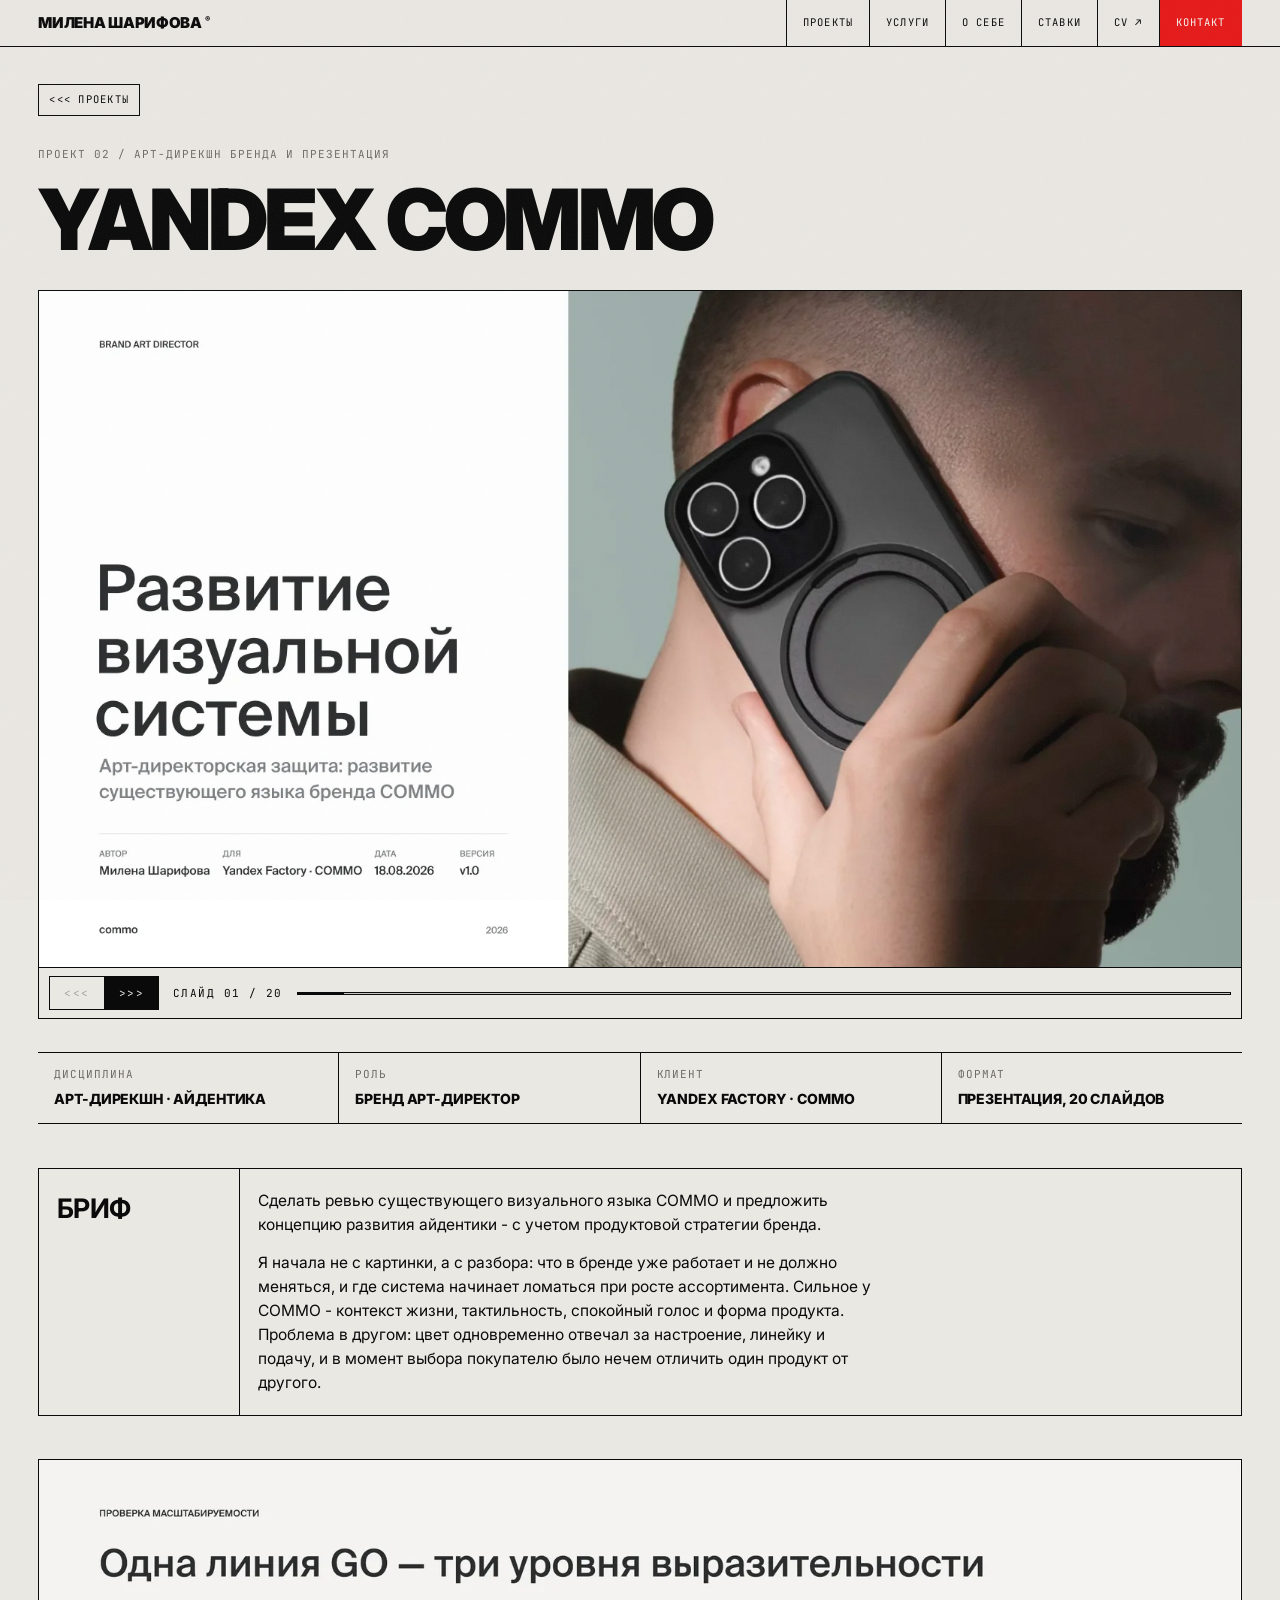
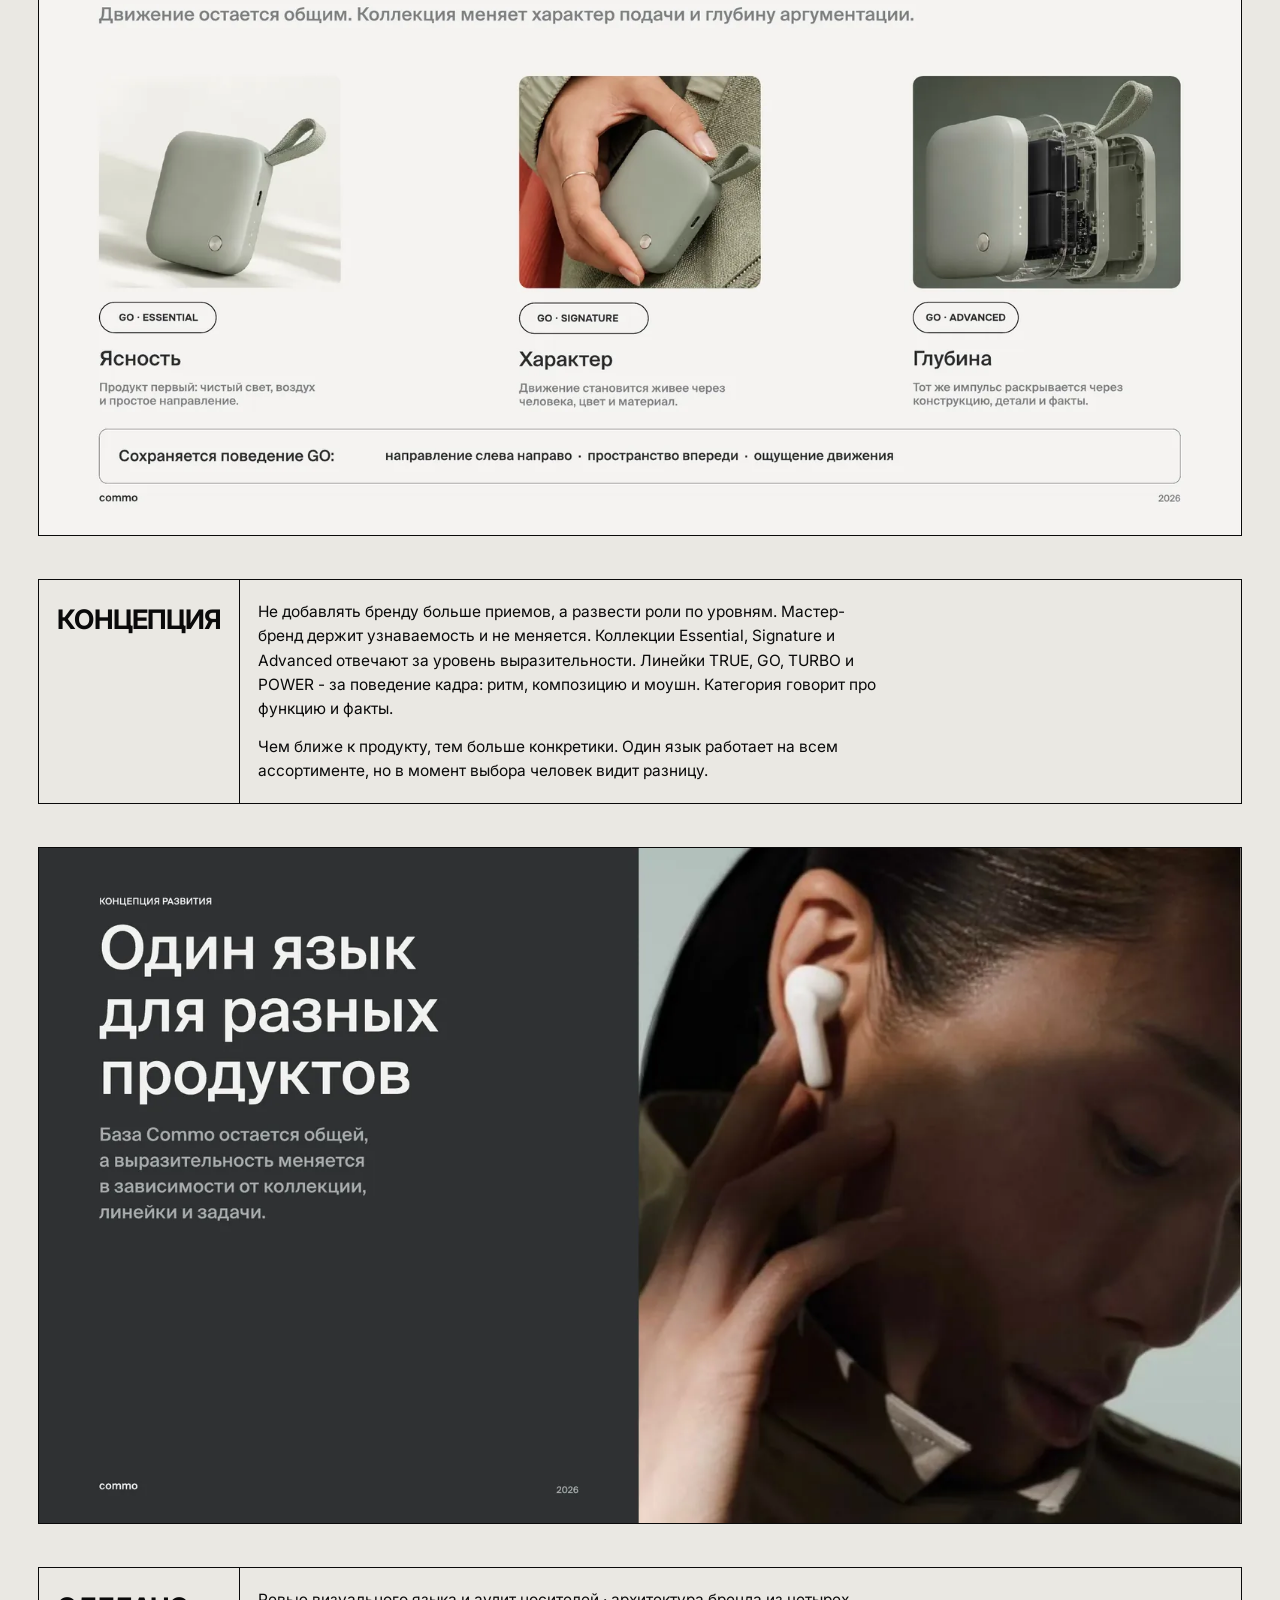
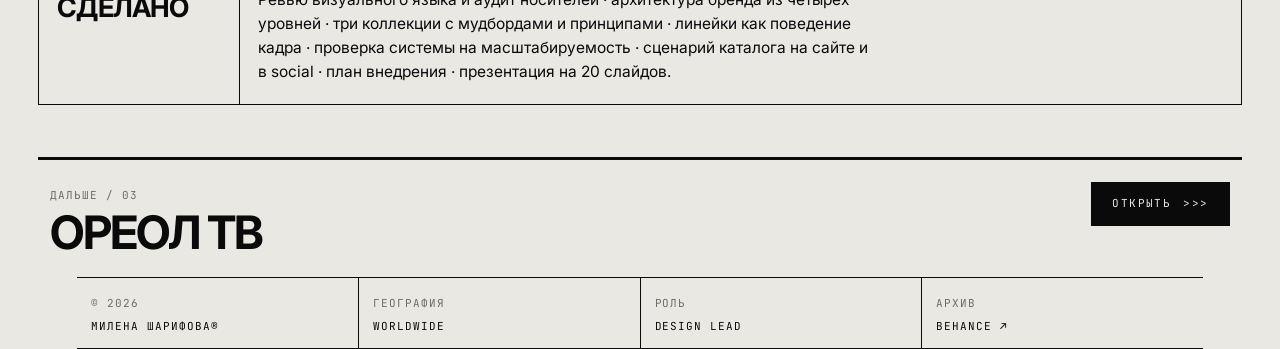
==== commit 43ba7989: "Add files via upload" ====
--- a/commo.html
+++ b/commo.html
@@ -243,6 +243,11 @@
       </div>
     </div>
 
+    <div class="plate" style="aspect-ratio: 16 / 9;">
+      <img src="images/commo-s17.webp" width="1600" height="900" alt="Проверка масштабируемости: линия GO в трех уровнях выразительности - Essential, Signature, Advanced" loading="lazy" decoding="async">
+      <span class="plate-corner">FIG. 06.1</span>
+    </div>
+
     <div class="case-split">
       <div><h2>Концепция</h2></div>
       <div>
@@ -257,6 +262,11 @@
           ассортименте, но в момент выбора человек видит разницу.
         </p>
       </div>
+    </div>
+
+    <div class="plate" style="aspect-ratio: 16 / 9;">
+      <img src="images/commo-s09.webp" width="1600" height="900" alt="Концепция развития: один язык для разных продуктов, выразительность меняется по коллекции и линейке" loading="lazy" decoding="async">
+      <span class="plate-corner">FIG. 06.2</span>
     </div>
 
     <div class="case-split">
--- a/styles.css
+++ b/styles.css
@@ -396,6 +396,12 @@
 
 .hero-plate { aspect-ratio: 16 / 9; border: 0; }
 
+/* two-column hero: the photo must fill its half of the row, otherwise the
+   grid's black backing shows as a band under a short 16:9 plate */
+@media (min-width: 861px) {
+  .hero-plate { aspect-ratio: auto; height: 100%; min-height: 0; align-self: stretch; }
+}
+
 .cta {
   display: inline-flex;
   align-items: center;
@@ -516,6 +522,12 @@
 
 .about > * { background: var(--paper); }
 .about-plate { aspect-ratio: 3 / 4; border: 0; }
+
+/* same as the hero: the portrait fills its column so the grid backing
+   never shows as a black band under a short plate */
+@media (min-width: 861px) {
+  .about-plate { aspect-ratio: auto; height: 100%; min-height: 0; align-self: stretch; }
+}
 .about-text { padding: clamp(20px, 2.6vw, 40px); display: flex; flex-direction: column; gap: 22px; }
 
 .figs { display: grid; grid-template-columns: repeat(3, 1fr); gap: 1px; background: var(--ink); border: 1px solid var(--ink); margin-top: auto; }
